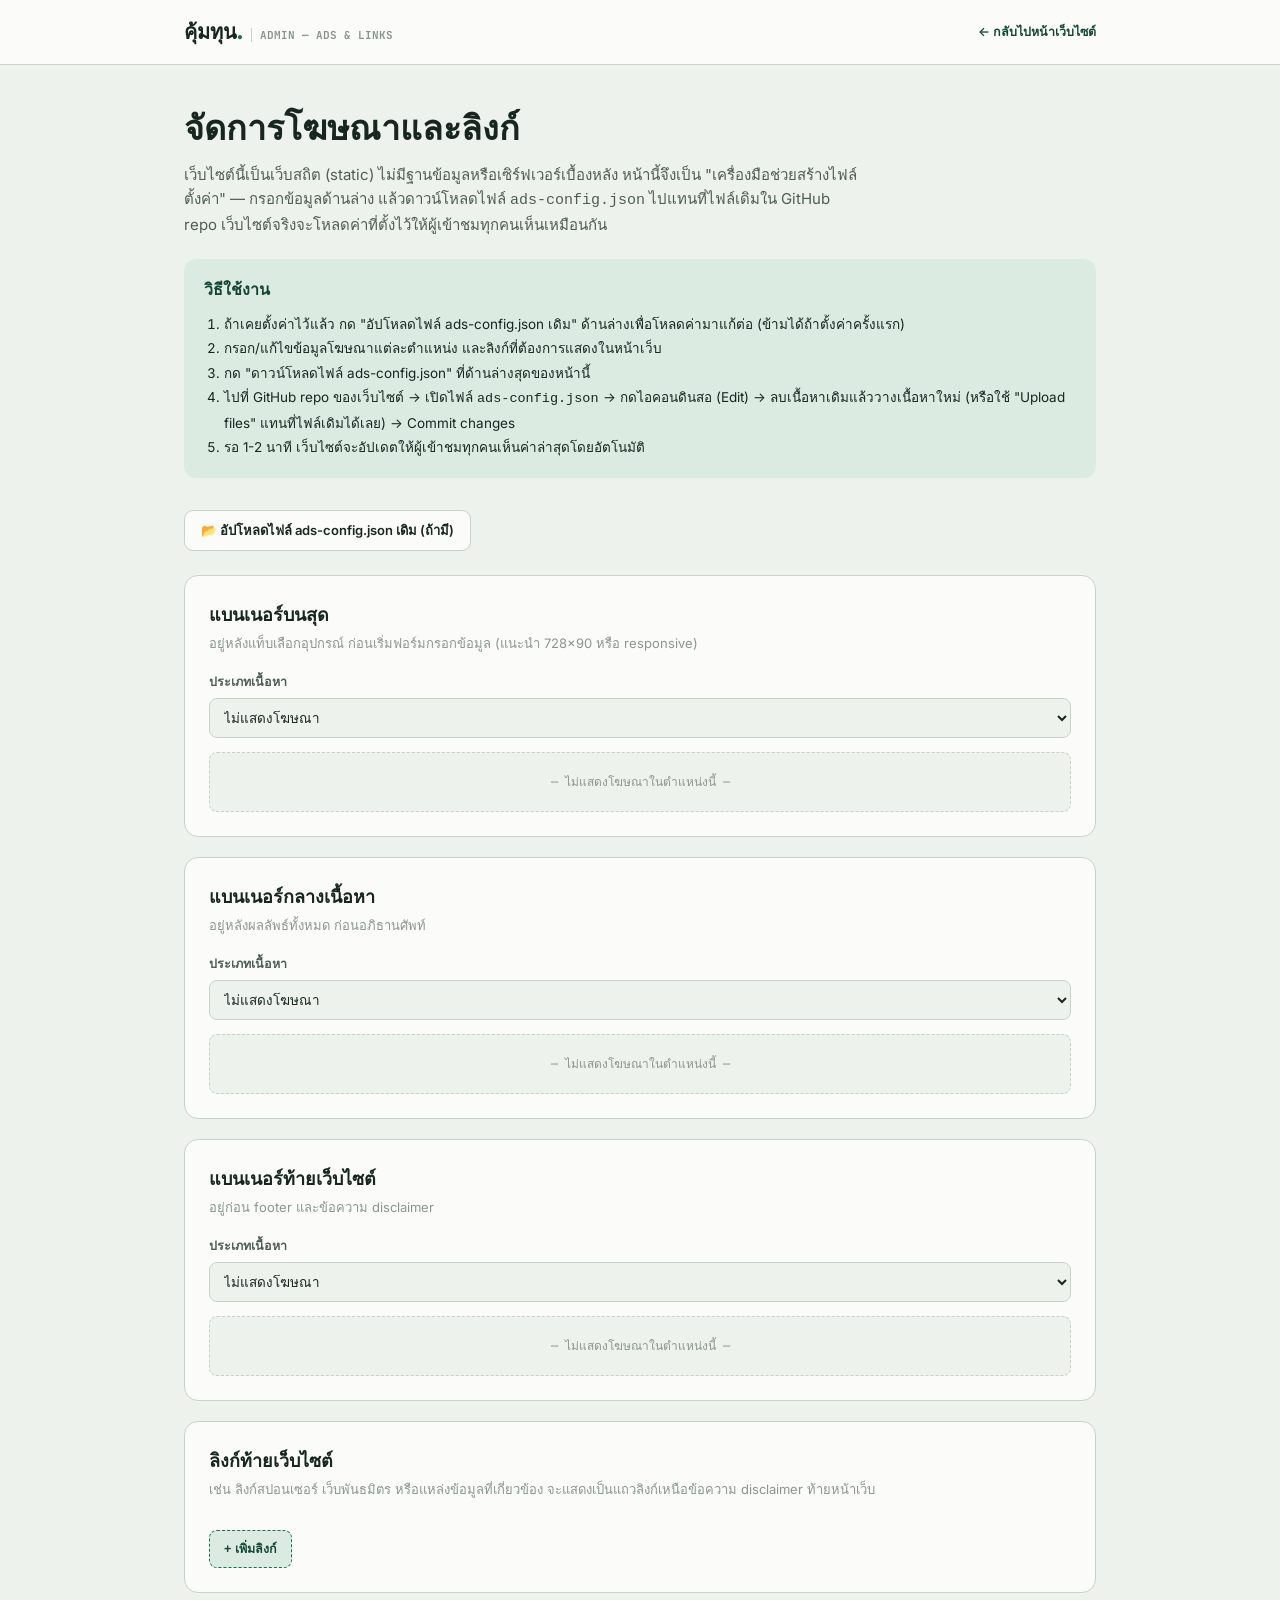
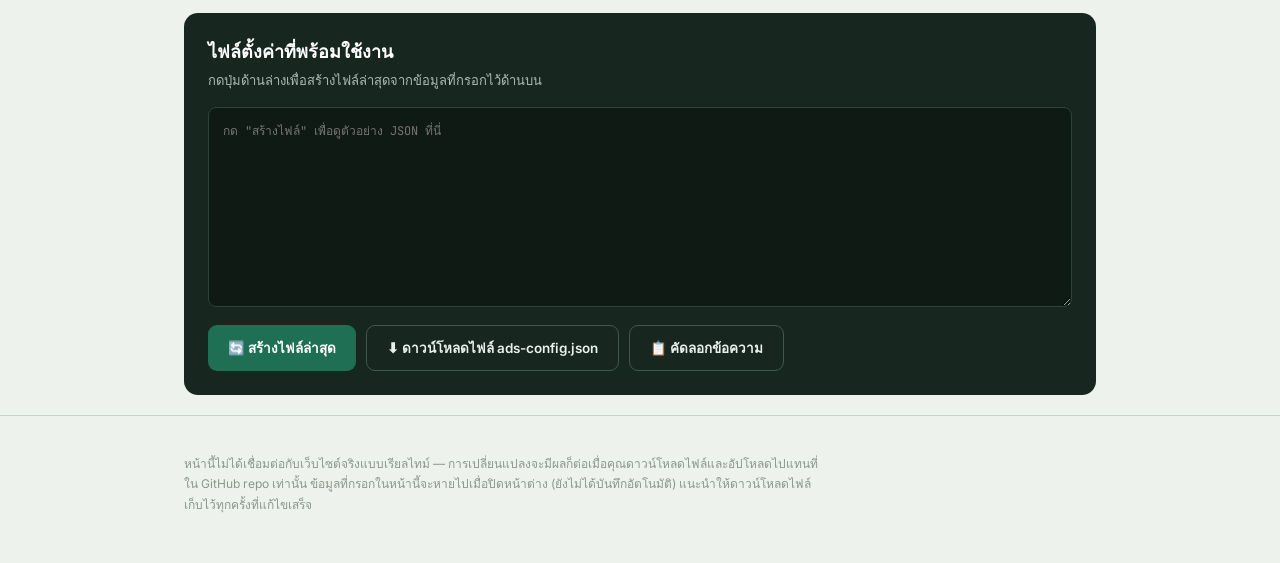
==== admin.html @ fdffe151 "Add files via upload" ====
<!DOCTYPE html>
<html lang="th">
<head>
<meta charset="UTF-8" />
<meta name="viewport" content="width=device-width, initial-scale=1.0" />
<title>คุ้มทุน — จัดการโฆษณาและลิงก์</title>
<link rel="preconnect" href="https://fonts.googleapis.com" />
<link rel="preconnect" href="https://fonts.gstatic.com" crossorigin />
<link href="https://fonts.googleapis.com/css2?family=Fraunces:opsz,wght@9..144,300;9..144,500;9..144,600;9..144,700&family=Inter:wght@400;500;600;700&family=JetBrains+Mono:wght@400;500;600;700&display=swap" rel="stylesheet" />
<style>
  :root{
    --paper:#EEF2EC; --paper-raised:#FBFCFA; --ink:#182620; --ink-soft:#4E5D54; --ink-faint:#8A968D;
    --line:#C9D2C9; --primary:#1F6F54; --primary-dark:#134637; --primary-soft:#DCEBE1;
    --amber:#C9871F; --amber-soft:#F5E7CC; --rust:#AE4A31; --rust-soft:#F2DDD5; --radius:14px;
  }
  *{box-sizing:border-box;}
  html,body{margin:0;padding:0;max-width:100%;overflow-x:hidden;}
  body{background:var(--paper);color:var(--ink);font-family:'Inter',sans-serif;-webkit-font-smoothing:antialiased;}
  .wrap{max-width:960px;margin:0 auto;padding:0 24px;}
  header{border-bottom:1px solid var(--line);background:var(--paper-raised);}
  header .bar{display:flex;align-items:center;justify-content:space-between;height:64px;}
  .brand{font-family:'Fraunces',serif;font-weight:700;font-size:20px;}
  .brand .tag{font-family:'JetBrains Mono',monospace;font-size:11px;color:var(--ink-faint);border-left:1px solid var(--line);padding-left:8px;margin-left:8px;}
  a.back-link{font-size:12.5px;color:var(--primary-dark);font-weight:600;text-decoration:none;}
  a.back-link:hover{text-decoration:underline;}

  h1{font-family:'Fraunces',serif;font-size:clamp(26px,4vw,34px);font-weight:600;margin:36px 0 8px;}
  .lead{color:var(--ink-soft);font-size:15px;line-height:1.6;max-width:680px;margin:0 0 22px;}

  .steps{
    background:var(--primary-soft);border-radius:12px;padding:18px 20px;margin-bottom:32px;
  }
  .steps h2{font-family:'Fraunces',serif;font-size:16px;margin:0 0 10px;color:var(--primary-dark);}
  .steps ol{margin:0;padding-left:20px;font-size:13.5px;line-height:1.8;color:var(--ink);}

  .panel{background:var(--paper-raised);border:1px solid var(--line);border-radius:var(--radius);padding:24px;margin-bottom:20px;min-width:0;}
  .panel h2{font-family:'Fraunces',serif;font-size:18px;font-weight:700;margin:0 0 4px;}
  .panel .desc{font-size:13px;color:var(--ink-faint);margin:0 0 18px;}

  .field-row{display:grid;grid-template-columns:1fr 1fr;gap:14px;margin-bottom:14px;min-width:0;}
  .field-row.single{grid-template-columns:1fr;}
  .field{display:flex;flex-direction:column;gap:6px;min-width:0;}
  .field label{font-size:12.5px;font-weight:700;color:var(--ink-soft);}
  .field input, .field select, .field textarea{
    font-family:'JetBrains Mono',monospace;font-size:13.5px;border:1px solid var(--line);border-radius:8px;
    background:var(--paper);padding:9px 10px;color:var(--ink);width:100%;
  }
  .field textarea{min-height:90px;resize:vertical;}
  .field input:focus, .field select:focus, .field textarea:focus{
    outline:none;border-color:var(--primary);box-shadow:0 0 0 3px var(--primary-soft);
  }
  .field .note{font-size:11px;color:var(--ink-faint);line-height:1.4;}

  .preview-box{
    margin-top:14px;border:1px dashed var(--line);border-radius:8px;padding:14px;
    background:var(--paper);min-height:60px;display:flex;align-items:center;justify-content:center;
  }
  .preview-box img{max-width:100%;height:auto;}
  .preview-box .empty{color:var(--ink-faint);font-size:12px;font-family:'JetBrains Mono',monospace;}

  .links-list{display:flex;flex-direction:column;gap:10px;margin-bottom:12px;}
  .link-row{display:flex;gap:10px;align-items:center;}
  .link-row input{flex:1;}
  .link-row .rm-btn{
    flex-shrink:0;border:1px solid var(--line);background:var(--paper-raised);border-radius:8px;
    width:34px;height:34px;color:var(--rust);cursor:pointer;font-size:14px;
  }
  .link-row .rm-btn:hover{background:var(--rust-soft);}
  .btn-add{
    border:1px dashed var(--primary);background:var(--primary-soft);color:var(--primary-dark);
    border-radius:8px;padding:8px 14px;font-size:12.5px;font-weight:600;cursor:pointer;
  }
  .btn-add:hover{background:var(--primary);color:#fff;}

  .output-panel{background:var(--ink);color:#e8f0ea;border-radius:var(--radius);padding:24px;}
  .output-panel h2{font-family:'Fraunces',serif;font-size:18px;font-weight:700;margin:0 0 4px;color:#fff;}
  .output-panel .desc{font-size:13px;color:#aebcb3;margin:0 0 16px;}
  .output-panel textarea{
    width:100%;min-height:200px;background:#0f1a14;color:#a9e8c9;border:1px solid #2c4438;border-radius:8px;
    font-family:'JetBrains Mono',monospace;font-size:12px;padding:14px;line-height:1.6;
  }
  .btn-row{display:flex;gap:10px;margin-top:14px;flex-wrap:wrap;}
  .btn-primary{
    background:var(--primary);color:#fff;border:none;border-radius:9px;padding:11px 20px;
    font-size:13.5px;font-weight:600;cursor:pointer;font-family:'Inter',sans-serif;
  }
  .btn-primary:hover{background:#2a8a68;}
  .btn-secondary{
    background:transparent;color:#e8f0ea;border:1px solid #3d5a4a;border-radius:9px;padding:11px 20px;
    font-size:13.5px;font-weight:600;cursor:pointer;font-family:'Inter',sans-serif;
  }
  .btn-secondary:hover{background:#243b30;}

  .upload-row{display:flex;align-items:center;gap:12px;flex-wrap:wrap;margin-bottom:24px;}
  .upload-row label{
    background:var(--paper-raised);border:1px solid var(--line);border-radius:9px;padding:9px 16px;
    font-size:13px;font-weight:600;cursor:pointer;color:var(--ink);
  }
  .upload-row label:hover{border-color:var(--primary);}
  .upload-row input[type=file]{display:none;}
  .upload-row .status{font-size:12px;color:var(--ink-faint);}

  footer{border-top:1px solid var(--line);padding:26px 0 40px;margin-top:20px;}
  footer p{font-size:12px;color:var(--ink-faint);line-height:1.7;max-width:640px;}
</style>
</head>
<body>

<header>
  <div class="wrap bar">
    <div class="brand">คุ้มทุน<span style="color:var(--primary)">.</span><span class="tag">ADMIN — ADS &amp; LINKS</span></div>
    <a class="back-link" href="index.html">← กลับไปหน้าเว็บไซต์</a>
  </div>
</header>

<div class="wrap">
  <h1>จัดการโฆษณาและลิงก์</h1>
  <p class="lead">เว็บไซต์นี้เป็นเว็บสถิต (static) ไม่มีฐานข้อมูลหรือเซิร์ฟเวอร์เบื้องหลัง หน้านี้จึงเป็น "เครื่องมือช่วยสร้างไฟล์ตั้งค่า" — กรอกข้อมูลด้านล่าง แล้วดาวน์โหลดไฟล์ <code>ads-config.json</code> ไปแทนที่ไฟล์เดิมใน GitHub repo เว็บไซต์จริงจะโหลดค่าที่ตั้งไว้ให้ผู้เข้าชมทุกคนเห็นเหมือนกัน</p>

  <div class="steps">
    <h2>วิธีใช้งาน</h2>
    <ol>
      <li>ถ้าเคยตั้งค่าไว้แล้ว กด "อัปโหลดไฟล์ ads-config.json เดิม" ด้านล่างเพื่อโหลดค่ามาแก้ต่อ (ข้ามได้ถ้าตั้งค่าครั้งแรก)</li>
      <li>กรอก/แก้ไขข้อมูลโฆษณาแต่ละตำแหน่ง และลิงก์ที่ต้องการแสดงในหน้าเว็บ</li>
      <li>กด "ดาวน์โหลดไฟล์ ads-config.json" ที่ด้านล่างสุดของหน้านี้</li>
      <li>ไปที่ GitHub repo ของเว็บไซต์ → เปิดไฟล์ <code>ads-config.json</code> → กดไอคอนดินสอ (Edit) → ลบเนื้อหาเดิมแล้ววางเนื้อหาใหม่ (หรือใช้ "Upload files" แทนที่ไฟล์เดิมได้เลย) → Commit changes</li>
      <li>รอ 1-2 นาที เว็บไซต์จะอัปเดตให้ผู้เข้าชมทุกคนเห็นค่าล่าสุดโดยอัตโนมัติ</li>
    </ol>
  </div>

  <div class="upload-row">
    <label for="upload-input">📂 อัปโหลดไฟล์ ads-config.json เดิม (ถ้ามี)</label>
    <input type="file" id="upload-input" accept="application/json" />
    <span class="status" id="upload-status"></span>
  </div>

  <!-- AD SLOTS -->
  <div id="slots-container"></div>

  <!-- LINKS -->
  <div class="panel">
    <h2>ลิงก์ท้ายเว็บไซต์</h2>
    <p class="desc">เช่น ลิงก์สปอนเซอร์ เว็บพันธมิตร หรือแหล่งข้อมูลที่เกี่ยวข้อง จะแสดงเป็นแถวลิงก์เหนือข้อความ disclaimer ท้ายหน้าเว็บ</p>
    <div class="links-list" id="links-list"></div>
    <button type="button" class="btn-add" id="add-link-btn">+ เพิ่มลิงก์</button>
  </div>

  <!-- OUTPUT -->
  <div class="output-panel">
    <h2>ไฟล์ตั้งค่าที่พร้อมใช้งาน</h2>
    <p class="desc">กดปุ่มด้านล่างเพื่อสร้างไฟล์ล่าสุดจากข้อมูลที่กรอกไว้ด้านบน</p>
    <textarea id="json-output" readonly placeholder="กด &quot;สร้างไฟล์&quot; เพื่อดูตัวอย่าง JSON ที่นี่"></textarea>
    <div class="btn-row">
      <button type="button" class="btn-primary" id="generate-btn">🔄 สร้างไฟล์ล่าสุด</button>
      <button type="button" class="btn-secondary" id="download-btn">⬇ ดาวน์โหลดไฟล์ ads-config.json</button>
      <button type="button" class="btn-secondary" id="copy-btn">📋 คัดลอกข้อความ</button>
    </div>
  </div>
</div>

<footer>
  <div class="wrap">
    <p>หน้านี้ไม่ได้เชื่อมต่อกับเว็บไซต์จริงแบบเรียลไทม์ — การเปลี่ยนแปลงจะมีผลก็ต่อเมื่อคุณดาวน์โหลดไฟล์และอัปโหลดไปแทนที่ใน GitHub repo เท่านั้น ข้อมูลที่กรอกในหน้านี้จะหายไปเมื่อปิดหน้าต่าง (ยังไม่ได้บันทึกอัตโนมัติ) แนะนำให้ดาวน์โหลดไฟล์เก็บไว้ทุกครั้งที่แก้ไขเสร็จ</p>
  </div>
</footer>

<script>
(function(){

  const SLOT_DEFS = [
    { id:'top', title:'แบนเนอร์บนสุด', desc:'อยู่หลังแท็บเลือกอุปกรณ์ ก่อนเริ่มฟอร์มกรอกข้อมูล (แนะนำ 728×90 หรือ responsive)' },
    { id:'mid', title:'แบนเนอร์กลางเนื้อหา', desc:'อยู่หลังผลลัพธ์ทั้งหมด ก่อนอภิธานศัพท์' },
    { id:'footer', title:'แบนเนอร์ท้ายเว็บไซต์', desc:'อยู่ก่อน footer และข้อความ disclaimer' }
  ];

  let state = {
    slots: { top:{type:'none'}, mid:{type:'none'}, footer:{type:'none'} },
    links: []
  };

  function fieldsForType(slotId, cfg){
    const type = cfg.type || 'none';
    if(type==='adsense'){
      return [
        ['Publisher ID (data-ad-client)', slotId+'-client', cfg.client||'', 'เช่น ca-pub-1234567890123456'],
        ['Ad slot ID (data-ad-slot)', slotId+'-slot', cfg.slot||'', 'เช่น 1234567890'],
      ];
    }
    if(type==='custom'){
      return [
        ['ลิงก์รูปภาพแบนเนอร์ (URL)', slotId+'-imageUrl', cfg.imageUrl||'', 'https://...'],
        ['ลิงก์ปลายทางเมื่อคลิก (URL)', slotId+'-linkUrl', cfg.linkUrl||'', 'https://...'],
        ['ข้อความ Alt', slotId+'-alt', cfg.alt||'', 'คำอธิบายภาพสั้นๆ'],
      ];
    }
    if(type==='html'){
      return [['โค้ด HTML ที่ต้องการแสดง', slotId+'-html', cfg.html||'', '<div>...</div>', true]];
    }
    return [];
  }

  function renderSlots(){
    const container = document.getElementById('slots-container');
    container.innerHTML = SLOT_DEFS.map(def=>{
      const cfg = state.slots[def.id] || {type:'none'};
      const fields = fieldsForType(def.id, cfg);
      return [
        '<div class="panel">',
          '<h2>'+def.title+'</h2>',
          '<p class="desc">'+def.desc+'</p>',
          '<div class="field-row single"><div class="field">',
            '<label>ประเภทเนื้อหา</label>',
            '<select data-slot="'+def.id+'" class="slot-type">',
              '<option value="none"'+(cfg.type==='none'?' selected':'')+'>ไม่แสดงโฆษณา</option>',
              '<option value="adsense"'+(cfg.type==='adsense'?' selected':'')+'>Google AdSense</option>',
              '<option value="custom"'+(cfg.type==='custom'?' selected':'')+'>แบนเนอร์รูปภาพ + ลิงก์</option>',
              '<option value="html"'+(cfg.type==='html'?' selected':'')+'>โค้ด HTML กำหนดเอง</option>',
            '</select>',
          '</div></div>',
          '<div class="slot-fields" data-slot-fields="'+def.id+'">',
            fields.map(f=>{
              const isTextarea = f[4];
              const tag = isTextarea ? 'textarea' : 'input';
              const valueAttr = isTextarea ? '' : ' value="'+(f[2]||'').replace(/"/g,'&quot;')+'"';
              const inner = isTextarea ? (f[2]||'') : '';
              return '<div class="field-row single"><div class="field"><label>'+f[0]+'</label>'+
                     '<'+tag+' data-field="'+f[1]+'" placeholder="'+f[3]+'"'+valueAttr+'>'+inner+'</'+tag+'></div></div>';
            }).join(''),
          '</div>',
          '<div class="preview-box" data-preview="'+def.id+'"><span class="empty">— ไม่มีตัวอย่างสำหรับประเภทนี้ —</span></div>',
        '</div>'
      ].join('');
    }).join('');

    container.querySelectorAll('.slot-type').forEach(sel=>{
      sel.addEventListener('change', e=>{
        const slotId = e.target.dataset.slot;
        state.slots[slotId] = { type: e.target.value };
        renderSlots();
      });
    });
    container.querySelectorAll('[data-field]').forEach(inp=>{
      inp.addEventListener('input', e=>{
        const [slotId, key] = e.target.dataset.field.split('-');
        if(!state.slots[slotId]) state.slots[slotId] = {};
        state.slots[slotId][key] = e.target.value;
        updatePreview(slotId);
      });
    });
    SLOT_DEFS.forEach(def=> updatePreview(def.id));
  }

  function updatePreview(slotId){
    const box = document.querySelector('[data-preview="'+slotId+'"]');
    if(!box) return;
    const cfg = state.slots[slotId] || {type:'none'};
    if(cfg.type==='custom' && cfg.imageUrl){
      box.innerHTML = '<img src="'+cfg.imageUrl+'" alt="'+(cfg.alt||'')+'"/>';
    } else if(cfg.type==='html' && cfg.html){
      box.innerHTML = cfg.html;
    } else if(cfg.type==='adsense'){
      box.innerHTML = '<span class="empty">AdSense จะแสดงจริงเมื่ออยู่บนเว็บไซต์ที่เผยแพร่แล้วเท่านั้น (client: '+(cfg.client||'—')+', slot: '+(cfg.slot||'—')+')</span>';
    } else {
      box.innerHTML = '<span class="empty">— ไม่แสดงโฆษณาในตำแหน่งนี้ —</span>';
    }
  }

  function renderLinks(){
    const list = document.getElementById('links-list');
    list.innerHTML = state.links.map((l,i)=>{
      return '<div class="link-row">'+
        '<input placeholder="ชื่อลิงก์ เช่น พันธมิตรของเรา" data-link-label="'+i+'" value="'+(l.label||'').replace(/"/g,'&quot;')+'"/>'+
        '<input placeholder="https://..." data-link-url="'+i+'" value="'+(l.url||'').replace(/"/g,'&quot;')+'"/>'+
        '<button type="button" class="rm-btn" data-rm="'+i+'" title="ลบลิงก์นี้">✕</button>'+
      '</div>';
    }).join('');
    list.querySelectorAll('[data-link-label]').forEach(inp=>{
      inp.addEventListener('input', e=>{ state.links[+e.target.dataset.linkLabel].label = e.target.value; });
    });
    list.querySelectorAll('[data-link-url]').forEach(inp=>{
      inp.addEventListener('input', e=>{ state.links[+e.target.dataset.linkUrl].url = e.target.value; });
    });
    list.querySelectorAll('[data-rm]').forEach(btn=>{
      btn.addEventListener('click', e=>{ state.links.splice(+e.target.dataset.rm,1); renderLinks(); });
    });
  }

  document.getElementById('add-link-btn').addEventListener('click', ()=>{
    state.links.push({label:'', url:''});
    renderLinks();
  });

  function buildConfig(){
    const slots = {};
    SLOT_DEFS.forEach(def=>{
      const cfg = state.slots[def.id] || {type:'none'};
      slots[def.id] = cfg;
    });
    return { slots, links: state.links.filter(l=> l.label && l.url) };
  }

  document.getElementById('generate-btn').addEventListener('click', ()=>{
    document.getElementById('json-output').value = JSON.stringify(buildConfig(), null, 2);
  });

  document.getElementById('download-btn').addEventListener('click', ()=>{
    const json = JSON.stringify(buildConfig(), null, 2);
    document.getElementById('json-output').value = json;
    const blob = new Blob([json], {type:'application/json'});
    const url = URL.createObjectURL(blob);
    const a = document.createElement('a');
    a.href = url; a.download = 'ads-config.json';
    document.body.appendChild(a); a.click(); document.body.removeChild(a);
    URL.revokeObjectURL(url);
  });

  document.getElementById('copy-btn').addEventListener('click', async ()=>{
    const json = JSON.stringify(buildConfig(), null, 2);
    document.getElementById('json-output').value = json;
    try{
      await navigator.clipboard.writeText(json);
      const btn = document.getElementById('copy-btn');
      const old = btn.textContent; btn.textContent = '✓ คัดลอกแล้ว';
      setTimeout(()=> btn.textContent = old, 1500);
    }catch(e){ console.warn('copy failed', e); }
  });

  document.getElementById('upload-input').addEventListener('change', function(e){
    const file = e.target.files[0];
    if(!file) return;
    const reader = new FileReader();
    reader.onload = function(ev){
      try{
        const parsed = JSON.parse(ev.target.result);
        state.slots = Object.assign({top:{type:'none'},mid:{type:'none'},footer:{type:'none'}}, parsed.slots||{});
        state.links = Array.isArray(parsed.links) ? parsed.links : [];
        renderSlots(); renderLinks();
        document.getElementById('upload-status').textContent = '✓ โหลด '+file.name+' สำเร็จ';
      }catch(err){
        document.getElementById('upload-status').textContent = '✕ ไฟล์ไม่ถูกต้อง: '+err.message;
      }
    };
    reader.readAsText(file);
  });

  renderSlots();
  renderLinks();
})();
</script>
</body>
</html>
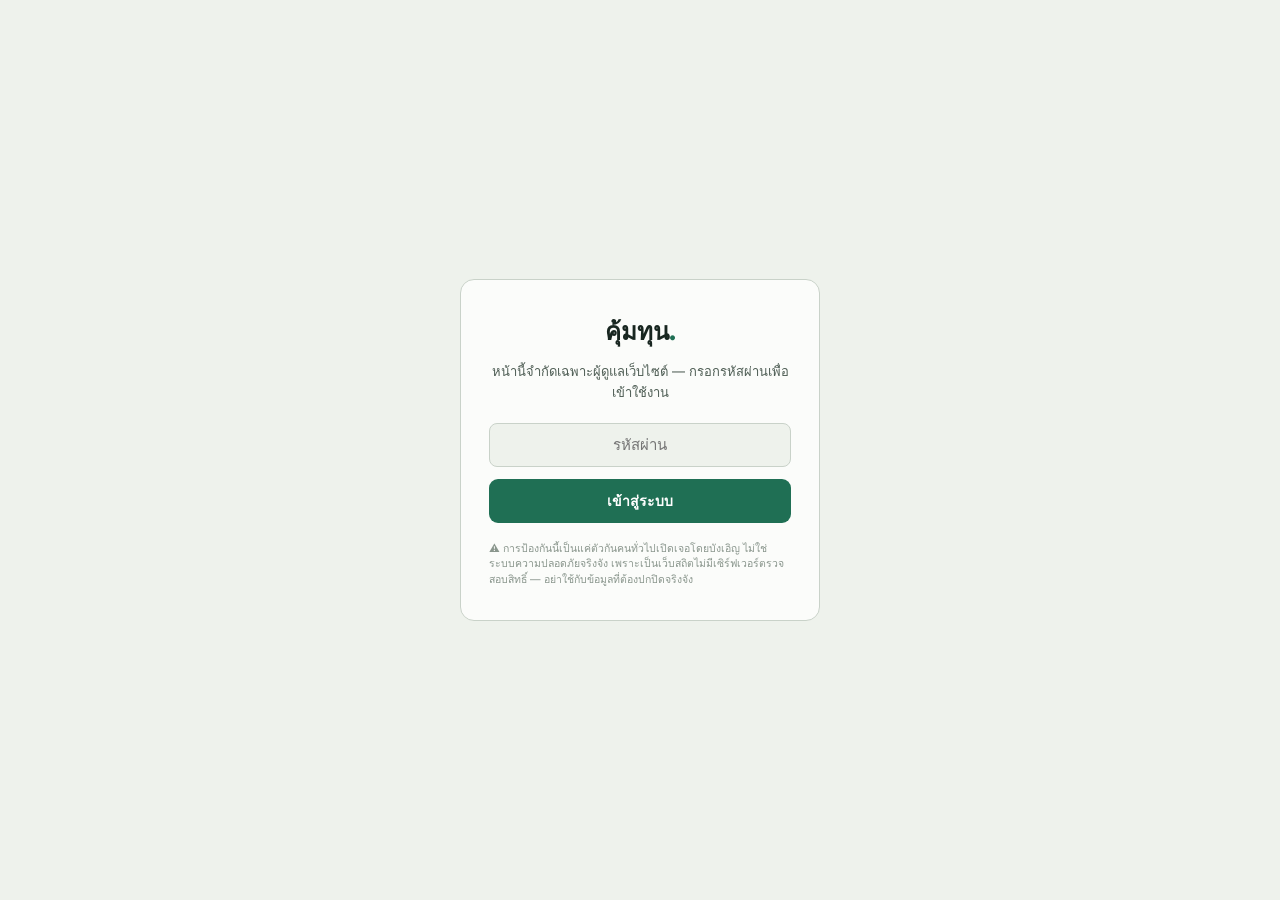
==== commit 8ec53a69: "Add files via upload" ====
--- a/admin.html
+++ b/admin.html
@@ -102,9 +102,46 @@
 
   footer{border-top:1px solid var(--line);padding:26px 0 40px;margin-top:20px;}
   footer p{font-size:12px;color:var(--ink-faint);line-height:1.7;max-width:640px;}
+
+  #lock-screen{
+    position:fixed;inset:0;background:var(--paper);display:flex;align-items:center;justify-content:center;
+    padding:24px;z-index:100;
+  }
+  .lock-box{
+    background:var(--paper-raised);border:1px solid var(--line);border-radius:var(--radius);
+    padding:32px 28px;max-width:360px;width:100%;text-align:center;
+  }
+  .lock-box .brand{font-family:'Fraunces',serif;font-weight:700;font-size:24px;margin-bottom:10px;}
+  .lock-desc{font-size:13px;color:var(--ink-soft);line-height:1.6;margin:0 0 20px;}
+  #lock-password{
+    width:100%;font-family:'JetBrains Mono',monospace;font-size:15px;text-align:center;
+    border:1px solid var(--line);border-radius:8px;background:var(--paper);padding:11px;margin-bottom:12px;
+  }
+  #lock-password:focus{outline:none;border-color:var(--primary);box-shadow:0 0 0 3px var(--primary-soft);}
+  #lock-submit{
+    width:100%;background:var(--primary);color:#fff;border:none;border-radius:9px;padding:11px;
+    font-size:14px;font-weight:600;cursor:pointer;font-family:'Inter',sans-serif;
+  }
+  #lock-submit:hover{background:var(--primary-dark);}
+  .lock-error{color:var(--rust);font-size:12.5px;margin:12px 0 0;}
+  .lock-note{font-size:10.5px;color:var(--ink-faint);line-height:1.5;margin:18px 0 0;text-align:left;}
 </style>
 </head>
 <body>
+
+<!-- LOCK SCREEN -->
+<div id="lock-screen">
+  <div class="lock-box">
+    <div class="brand">คุ้มทุน<span style="color:var(--primary)">.</span></div>
+    <p class="lock-desc">หน้านี้จำกัดเฉพาะผู้ดูแลเว็บไซต์ — กรอกรหัสผ่านเพื่อเข้าใช้งาน</p>
+    <input type="password" id="lock-password" placeholder="รหัสผ่าน" autocomplete="off" />
+    <button type="button" id="lock-submit">เข้าสู่ระบบ</button>
+    <p class="lock-error" id="lock-error" style="display:none;">รหัสผ่านไม่ถูกต้อง ลองอีกครั้ง</p>
+    <p class="lock-note">⚠️ การป้องกันนี้เป็นแค่ตัวกันคนทั่วไปเปิดเจอโดยบังเอิญ ไม่ใช่ระบบความปลอดภัยจริงจัง เพราะเป็นเว็บสถิตไม่มีเซิร์ฟเวอร์ตรวจสอบสิทธิ์ — อย่าใช้กับข้อมูลที่ต้องปกปิดจริงจัง</p>
+  </div>
+</div>
+
+<div id="admin-content" style="display:none;">
 
 <header>
   <div class="wrap bar">
@@ -163,6 +200,50 @@
     <p>หน้านี้ไม่ได้เชื่อมต่อกับเว็บไซต์จริงแบบเรียลไทม์ — การเปลี่ยนแปลงจะมีผลก็ต่อเมื่อคุณดาวน์โหลดไฟล์และอัปโหลดไปแทนที่ใน GitHub repo เท่านั้น ข้อมูลที่กรอกในหน้านี้จะหายไปเมื่อปิดหน้าต่าง (ยังไม่ได้บันทึกอัตโนมัติ) แนะนำให้ดาวน์โหลดไฟล์เก็บไว้ทุกครั้งที่แก้ไขเสร็จ</p>
   </div>
 </footer>
+
+</div><!-- /#admin-content -->
+
+<script>
+// ---------------- Lock screen (client-side deterrent only, ไม่ใช่ระบบความปลอดภัยจริงจัง) ----------------
+// รหัสผ่านเริ่มต้นคือ "kuntun2026" — เปลี่ยนได้โดยแทนที่ค่า ADMIN_PASSWORD_HASH ด้านล่างด้วย SHA-256 hash
+// ของรหัสผ่านใหม่ (ขอให้ Claude ช่วยคำนวณ hash ให้ได้ ถ้าไม่สะดวกคำนวณเอง)
+const ADMIN_PASSWORD_HASH = '7b3d9d84e510802f68402776d5e228a562381ead44355fa2a9fbd9164105b1bd';
+const UNLOCK_KEY = 'kuntun_admin_unlocked';
+
+async function sha256Hex(text){
+  const buf = new TextEncoder().encode(text);
+  const digest = await crypto.subtle.digest('SHA-256', buf);
+  return Array.from(new Uint8Array(digest)).map(b=> b.toString(16).padStart(2,'0')).join('');
+}
+
+function unlockAdmin(){
+  document.getElementById('lock-screen').style.display = 'none';
+  document.getElementById('admin-content').style.display = 'block';
+}
+
+async function tryUnlock(){
+  const pwEl = document.getElementById('lock-password');
+  const errEl = document.getElementById('lock-error');
+  const hash = await sha256Hex(pwEl.value);
+  if(hash === ADMIN_PASSWORD_HASH){
+    sessionStorage.setItem(UNLOCK_KEY, '1');
+    errEl.style.display = 'none';
+    unlockAdmin();
+  } else {
+    errEl.style.display = 'block';
+    pwEl.value = '';
+    pwEl.focus();
+  }
+}
+
+if(sessionStorage.getItem(UNLOCK_KEY) === '1'){
+  unlockAdmin();
+}
+document.getElementById('lock-submit').addEventListener('click', tryUnlock);
+document.getElementById('lock-password').addEventListener('keydown', e=>{
+  if(e.key === 'Enter') tryUnlock();
+});
+</script>
 
 <script>
 (function(){
